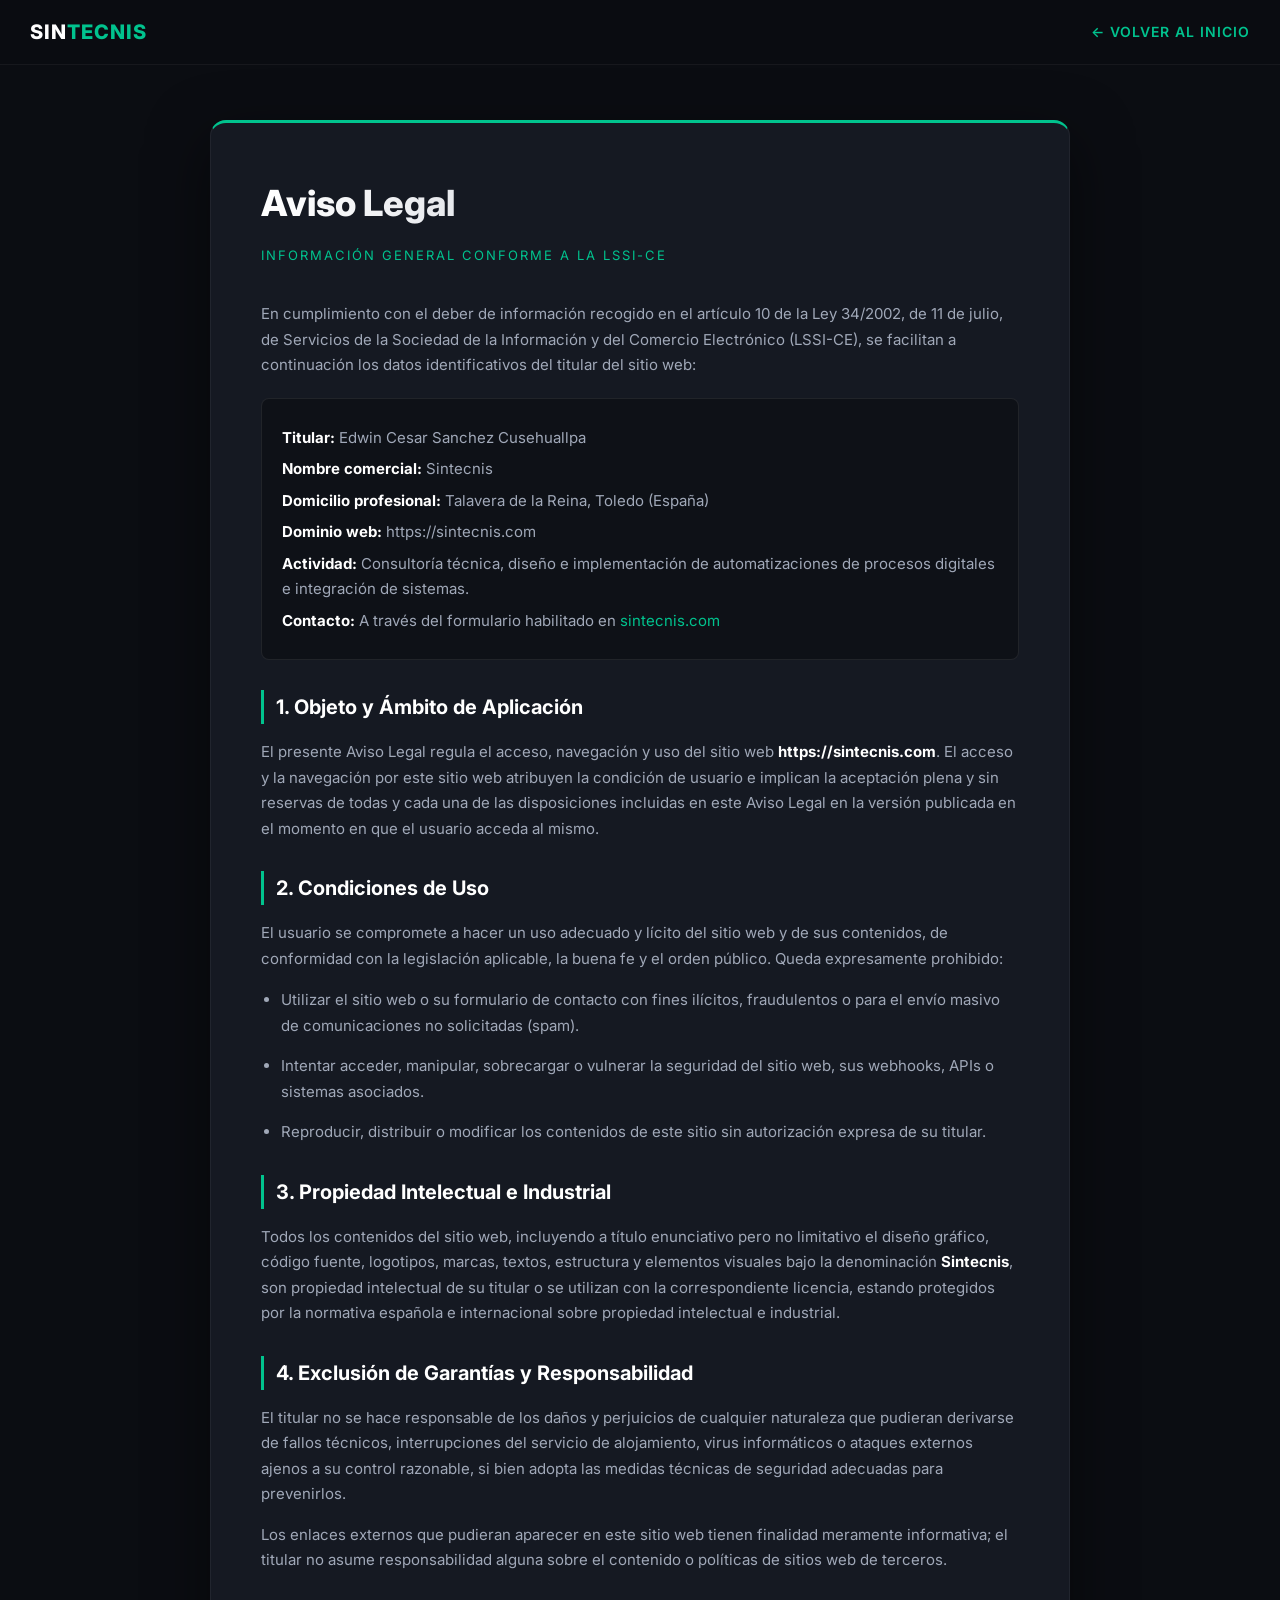
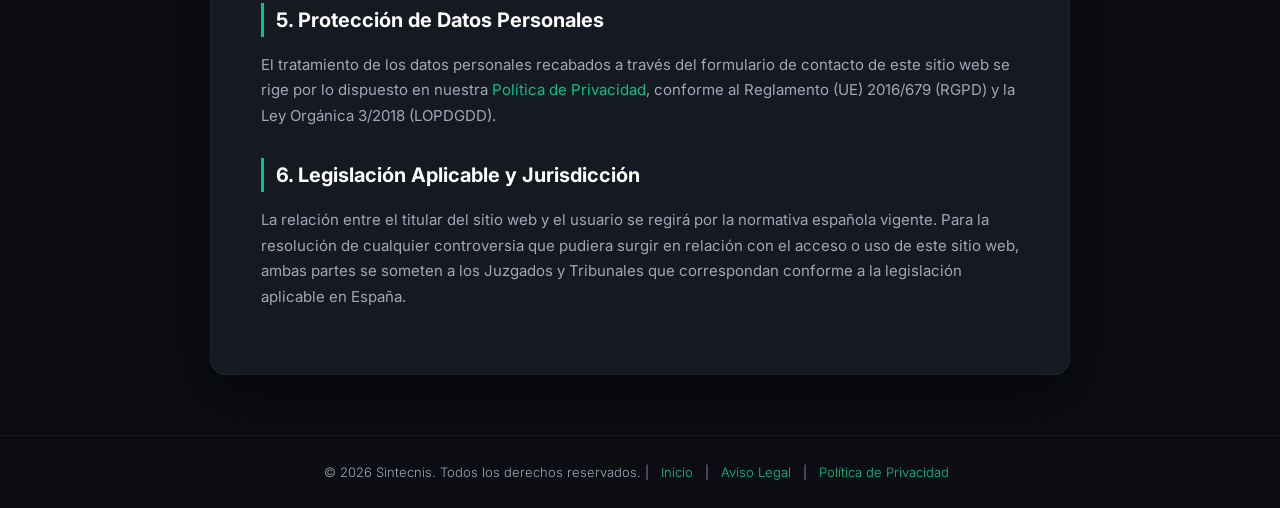
==== aviso-legal.html @ 3451a38e "Add files via upload" ====
<!doctype html>
<html lang="es">
<head>
    <meta charset="utf-8">
    <meta http-equiv="X-UA-Compatible" content="IE=edge">
    <meta name="viewport" content="width=device-width, initial-scale=1">
    <meta http-equiv="X-Content-Type-Options" content="nosniff">
    <meta name="referrer" content="strict-origin-when-cross-origin">
    <meta name="robots" content="noindex, follow">

    <title>Aviso Legal | Sintecnis</title>
    <meta name="description" content="Aviso Legal y condiciones de uso del sitio web Sintecnis.">

    <!-- Favicons -->
    <link rel="apple-touch-icon" sizes="180x180" href="apple-touch-icon.png">
    <link rel="icon" type="image/png" sizes="32x32" href="favicon-32x32.png">
    <link rel="icon" type="image/png" sizes="16x16" href="favicon-16x16.png">
    <link rel="manifest" href="site.webmanifest">
    <meta name="theme-color" content="#0b0d12">

    <link href="https://fonts.googleapis.com/css2?family=Inter:wght@300;400;600;700;800&display=swap" rel="stylesheet">

    <style>
        :root {
            --bg-dark: #0b0d12;
            --bg-card: #1a1e29;
            --accent: #01c38e;
            --accent-hover: #01a376;
            --text-white: #ffffff;
            --text-grey: #a0a8b8;
        }

        * {
            box-sizing: border-box;
        }

        body {
            font-family: 'Inter', sans-serif;
            background-color: var(--bg-dark);
            color: var(--text-white);
            margin: 0;
            padding: 0;
            line-height: 1.7;
        }

        .navbar-modern {
            position: fixed;
            top: 0;
            left: 0;
            width: 100%;
            z-index: 1000;
            background: rgba(11, 13, 18, 0.9);
            backdrop-filter: blur(12px);
            border-bottom: 1px solid rgba(255, 255, 255, 0.05);
            padding: 15px 30px;
            display: flex;
            justify-content: space-between;
            align-items: center;
        }

        .brand-logo {
            font-size: 20px;
            font-weight: 800;
            color: var(--text-white);
            letter-spacing: 1px;
            text-decoration: none;
        }

        .brand-logo span {
            color: var(--accent);
        }

        .back-link {
            color: var(--accent);
            text-decoration: none;
            font-size: 14px;
            font-weight: 600;
            text-transform: uppercase;
            letter-spacing: 1px;
            transition: color 0.3s;
        }

        .back-link:hover {
            color: var(--text-white);
        }

        .container {
            max-width: 900px;
            margin: 120px auto 60px auto;
            padding: 0 20px;
        }

        .legal-card {
            background-color: rgba(26, 30, 41, 0.75);
            border: 1px solid rgba(255, 255, 255, 0.05);
            border-top: 3px solid var(--accent);
            border-radius: 16px;
            box-shadow: 0 20px 60px rgba(0, 0, 0, 0.5);
            padding: 50px;
        }

        h1 {
            font-size: 36px;
            font-weight: 800;
            margin-top: 0;
            margin-bottom: 10px;
            background: linear-gradient(to right, #fff, #a0a8b8);
            -webkit-background-clip: text;
            -webkit-text-fill-color: transparent;
        }

        .subtitle {
            color: var(--accent);
            font-size: 13px;
            text-transform: uppercase;
            letter-spacing: 2px;
            margin-bottom: 35px;
            display: block;
        }

        h2 {
            font-size: 20px;
            font-weight: 700;
            color: var(--text-white);
            margin-top: 30px;
            margin-bottom: 12px;
            border-left: 3px solid var(--accent);
            padding-left: 12px;
        }

        p, li {
            color: var(--text-grey);
            font-size: 15px;
            margin-bottom: 15px;
        }

        ul {
            padding-left: 20px;
        }

        .info-box {
            background-color: rgba(0, 0, 0, 0.3);
            border: 1px solid rgba(255, 255, 255, 0.08);
            border-radius: 8px;
            padding: 20px;
            margin: 20px 0;
        }

        .info-box p {
            margin: 6px 0;
        }

        strong {
            color: var(--text-white);
        }

        a {
            color: var(--accent);
            text-decoration: none;
        }

        a:hover {
            text-decoration: underline;
        }

        footer {
            background-color: var(--bg-dark);
            border-top: 1px solid rgba(255, 255, 255, 0.05);
            padding: 25px 15px;
            text-align: center;
        }

        footer p {
            color: var(--text-grey);
            font-size: 13px;
            font-weight: 300;
            margin: 0;
        }

        footer a {
            margin: 0 8px;
        }

        @media (max-width: 768px) {
            .legal-card {
                padding: 30px 20px;
            }
            h1 {
                font-size: 28px;
            }
        }
    </style>
</head>
<body>

    <nav class="navbar-modern">
        <a href="index.html" class="brand-logo">SIN<span>TECNIS</span></a>
        <a href="index.html" class="back-link">← Volver al inicio</a>
    </nav>

    <main class="container">
        <div class="legal-card">
            <h1>Aviso Legal</h1>
            <span class="subtitle">Información general conforme a la LSSI-CE</span>

            <p>En cumplimiento con el deber de información recogido en el artículo 10 de la Ley 34/2002, de 11 de julio, de Servicios de la Sociedad de la Información y del Comercio Electrónico (LSSI-CE), se facilitan a continuación los datos identificativos del titular del sitio web:</p>

            <div class="info-box">
                <p><strong>Titular:</strong> Edwin Cesar Sanchez Cusehuallpa</p>
                <p><strong>Nombre comercial:</strong> Sintecnis</p>
                <p><strong>Domicilio profesional:</strong> Talavera de la Reina, Toledo (España)</p>
                <p><strong>Dominio web:</strong> https://sintecnis.com</p>
                <p><strong>Actividad:</strong> Consultoría técnica, diseño e implementación de automatizaciones de procesos digitales e integración de sistemas.</p>
                <p><strong>Contacto:</strong> A través del formulario habilitado en <a href="index.html">sintecnis.com</a></p>
            </div>

            <h2>1. Objeto y Ámbito de Aplicación</h2>
            <p>El presente Aviso Legal regula el acceso, navegación y uso del sitio web <strong>https://sintecnis.com</strong>. El acceso y la navegación por este sitio web atribuyen la condición de usuario e implican la aceptación plena y sin reservas de todas y cada una de las disposiciones incluidas en este Aviso Legal en la versión publicada en el momento en que el usuario acceda al mismo.</p>

            <h2>2. Condiciones de Uso</h2>
            <p>El usuario se compromete a hacer un uso adecuado y lícito del sitio web y de sus contenidos, de conformidad con la legislación aplicable, la buena fe y el orden público. Queda expresamente prohibido:</p>
            <ul>
                <li>Utilizar el sitio web o su formulario de contacto con fines ilícitos, fraudulentos o para el envío masivo de comunicaciones no solicitadas (spam).</li>
                <li>Intentar acceder, manipular, sobrecargar o vulnerar la seguridad del sitio web, sus webhooks, APIs o sistemas asociados.</li>
                <li>Reproducir, distribuir o modificar los contenidos de este sitio sin autorización expresa de su titular.</li>
            </ul>

            <h2>3. Propiedad Intelectual e Industrial</h2>
            <p>Todos los contenidos del sitio web, incluyendo a título enunciativo pero no limitativo el diseño gráfico, código fuente, logotipos, marcas, textos, estructura y elementos visuales bajo la denominación <strong>Sintecnis</strong>, son propiedad intelectual de su titular o se utilizan con la correspondiente licencia, estando protegidos por la normativa española e internacional sobre propiedad intelectual e industrial.</p>

            <h2>4. Exclusión de Garantías y Responsabilidad</h2>
            <p>El titular no se hace responsable de los daños y perjuicios de cualquier naturaleza que pudieran derivarse de fallos técnicos, interrupciones del servicio de alojamiento, virus informáticos o ataques externos ajenos a su control razonable, si bien adopta las medidas técnicas de seguridad adecuadas para prevenirlos.</p>
            <p>Los enlaces externos que pudieran aparecer en este sitio web tienen finalidad meramente informativa; el titular no asume responsabilidad alguna sobre el contenido o políticas de sitios web de terceros.</p>

            <h2>5. Protección de Datos Personales</h2>
            <p>El tratamiento de los datos personales recabados a través del formulario de contacto de este sitio web se rige por lo dispuesto en nuestra <a href="privacidad.html">Política de Privacidad</a>, conforme al Reglamento (UE) 2016/679 (RGPD) y la Ley Orgánica 3/2018 (LOPDGDD).</p>

            <h2>6. Legislación Aplicable y Jurisdicción</h2>
            <p>La relación entre el titular del sitio web y el usuario se regirá por la normativa española vigente. Para la resolución de cualquier controversia que pudiera surgir en relación con el acceso o uso de este sitio web, ambas partes se someten a los Juzgados y Tribunales que correspondan conforme a la legislación aplicable en España.</p>
        </div>
    </main>

    <footer>
        <p>© 2026 Sintecnis. Todos los derechos reservados. | 
            <a href="index.html">Inicio</a> | 
            <a href="aviso-legal.html">Aviso Legal</a> | 
            <a href="privacidad.html">Política de Privacidad</a>
        </p>
    </footer>

</body>
</html>
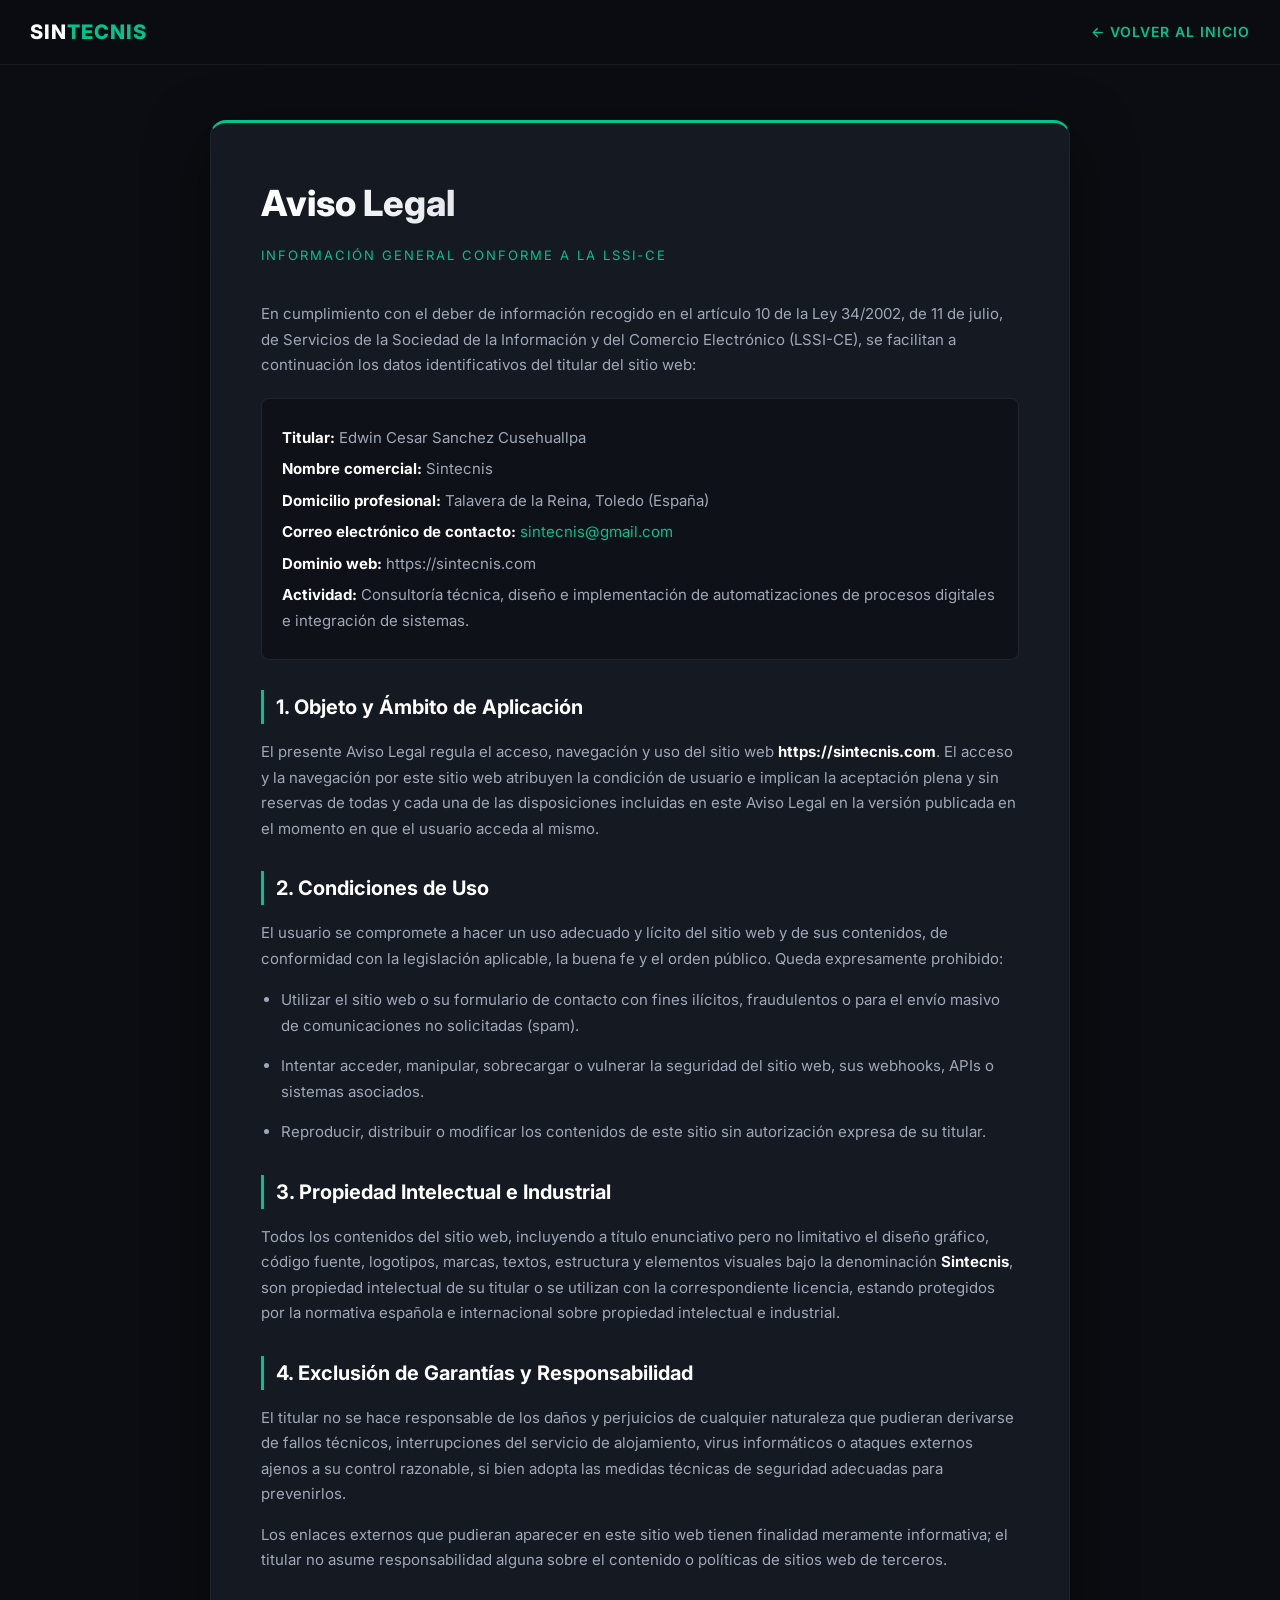
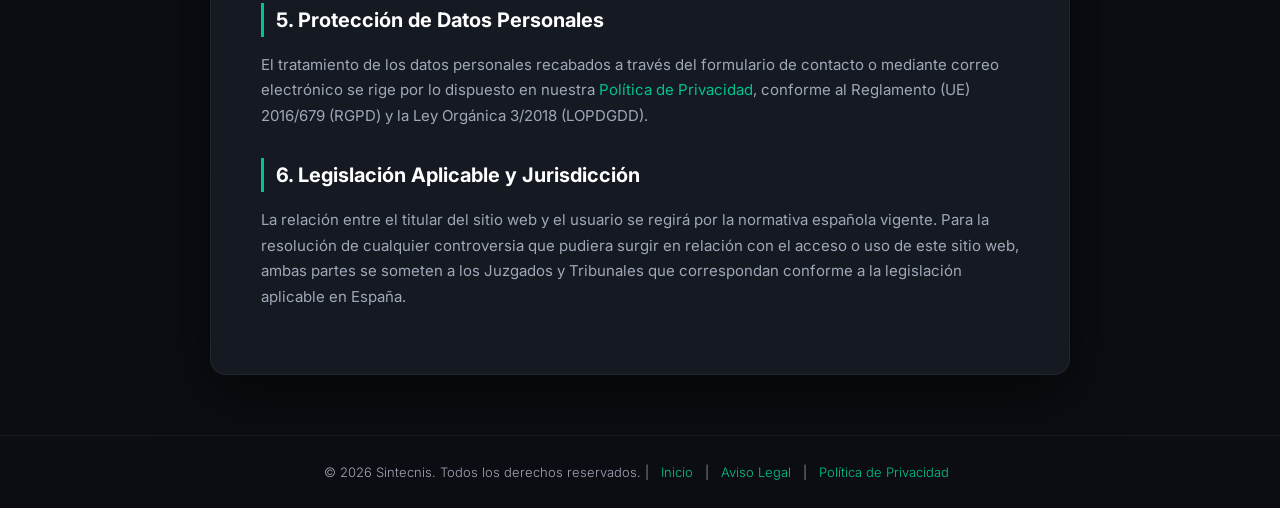
==== commit 92dfcb50: "Add files via upload" ====
--- a/aviso-legal.html
+++ b/aviso-legal.html
@@ -209,9 +209,9 @@
                 <p><strong>Titular:</strong> Edwin Cesar Sanchez Cusehuallpa</p>
                 <p><strong>Nombre comercial:</strong> Sintecnis</p>
                 <p><strong>Domicilio profesional:</strong> Talavera de la Reina, Toledo (España)</p>
+                <p><strong>Correo electrónico de contacto:</strong> <a href="mailto:sintecnis@gmail.com">sintecnis@gmail.com</a></p>
                 <p><strong>Dominio web:</strong> https://sintecnis.com</p>
                 <p><strong>Actividad:</strong> Consultoría técnica, diseño e implementación de automatizaciones de procesos digitales e integración de sistemas.</p>
-                <p><strong>Contacto:</strong> A través del formulario habilitado en <a href="index.html">sintecnis.com</a></p>
             </div>
 
             <h2>1. Objeto y Ámbito de Aplicación</h2>
@@ -233,7 +233,7 @@
             <p>Los enlaces externos que pudieran aparecer en este sitio web tienen finalidad meramente informativa; el titular no asume responsabilidad alguna sobre el contenido o políticas de sitios web de terceros.</p>
 
             <h2>5. Protección de Datos Personales</h2>
-            <p>El tratamiento de los datos personales recabados a través del formulario de contacto de este sitio web se rige por lo dispuesto en nuestra <a href="privacidad.html">Política de Privacidad</a>, conforme al Reglamento (UE) 2016/679 (RGPD) y la Ley Orgánica 3/2018 (LOPDGDD).</p>
+            <p>El tratamiento de los datos personales recabados a través del formulario de contacto o mediante correo electrónico se rige por lo dispuesto en nuestra <a href="privacidad.html">Política de Privacidad</a>, conforme al Reglamento (UE) 2016/679 (RGPD) y la Ley Orgánica 3/2018 (LOPDGDD).</p>
 
             <h2>6. Legislación Aplicable y Jurisdicción</h2>
             <p>La relación entre el titular del sitio web y el usuario se regirá por la normativa española vigente. Para la resolución de cualquier controversia que pudiera surgir en relación con el acceso o uso de este sitio web, ambas partes se someten a los Juzgados y Tribunales que correspondan conforme a la legislación aplicable en España.</p>
